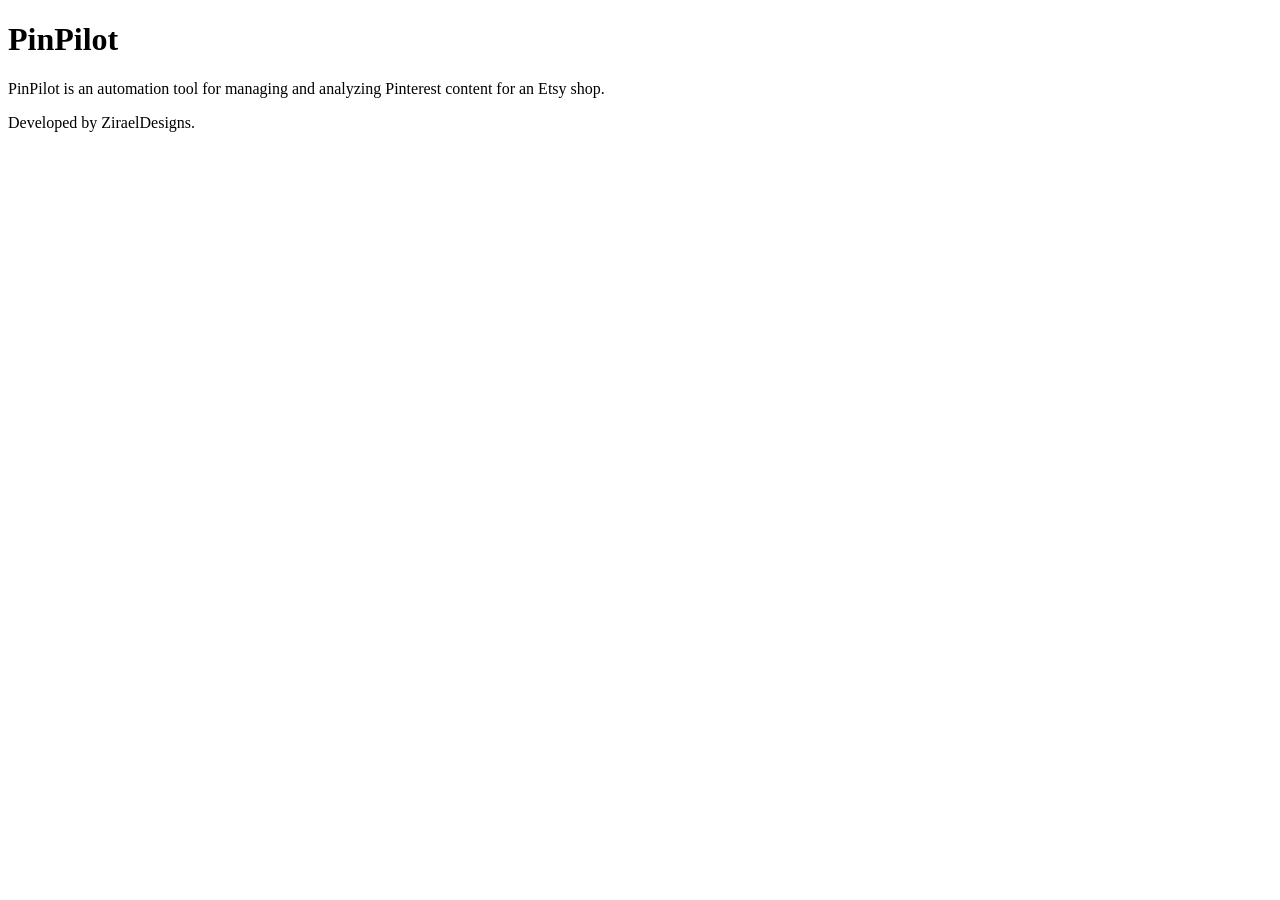
==== index.html @ 15287f4d "Create index.html" ====
<!DOCTYPE html>
<html lang="en">
<head>
    <meta charset="UTF-8">
    <meta name="viewport" content="width=device-width, initial-scale=1.0">
    <title>PinPilot</title>
</head>
<body>
    <h1>PinPilot</h1>
    <p>PinPilot is an automation tool for managing and analyzing Pinterest content for an Etsy shop.</p>
    <p>Developed by ZiraelDesigns.</p>
</body>
</html>
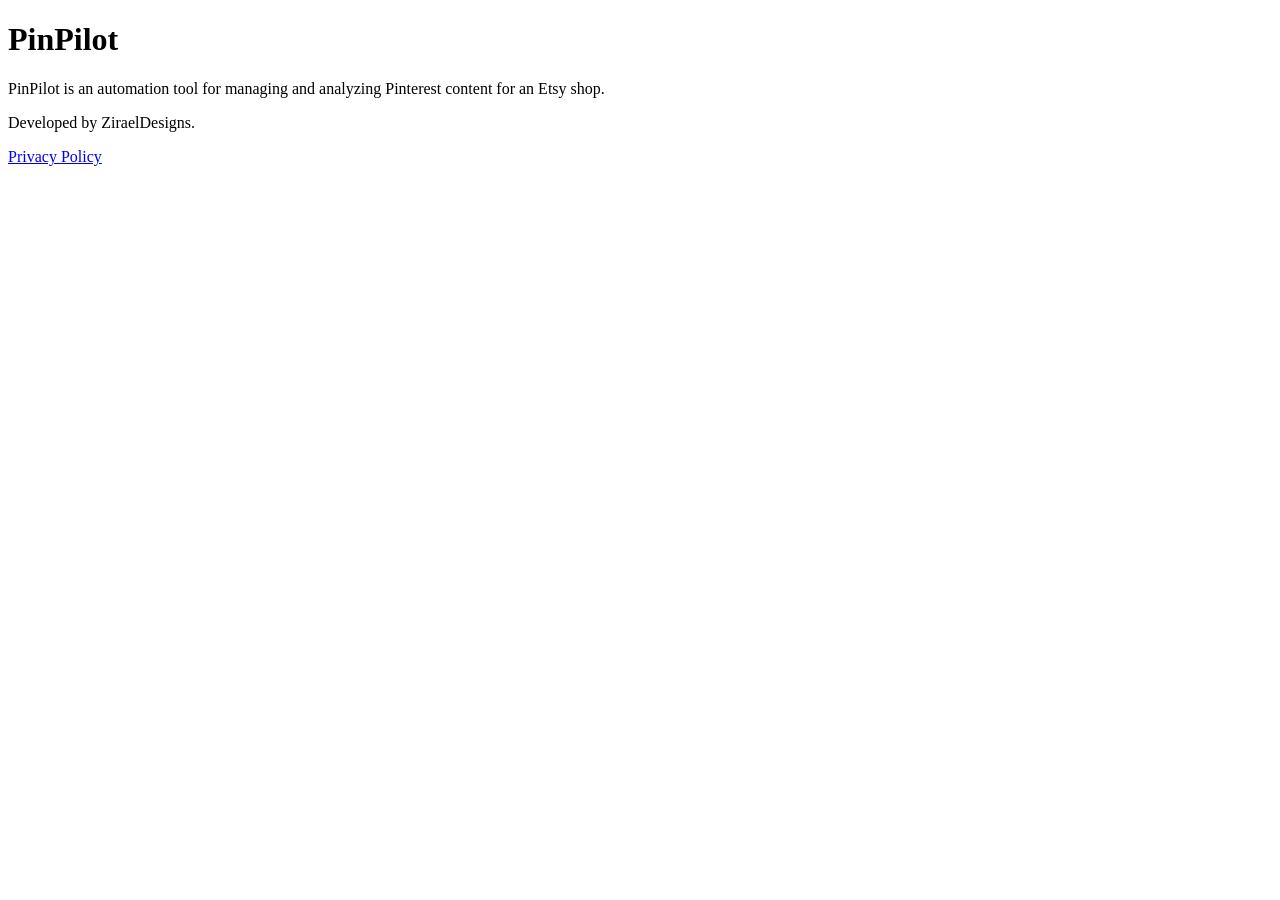
==== commit 90a22f52: "Serve privacy policy from production app" ====
--- a/index.html
+++ b/index.html
@@ -3,11 +3,13 @@
 <head>
     <meta charset="UTF-8">
     <meta name="viewport" content="width=device-width, initial-scale=1.0">
+    <link rel="canonical" href="https://ziraelautomation.vesvada.store/">
     <title>PinPilot</title>
 </head>
 <body>
     <h1>PinPilot</h1>
     <p>PinPilot is an automation tool for managing and analyzing Pinterest content for an Etsy shop.</p>
     <p>Developed by ZiraelDesigns.</p>
+    <p><a href="/privacy-policy.html">Privacy Policy</a></p>
 </body>
 </html>
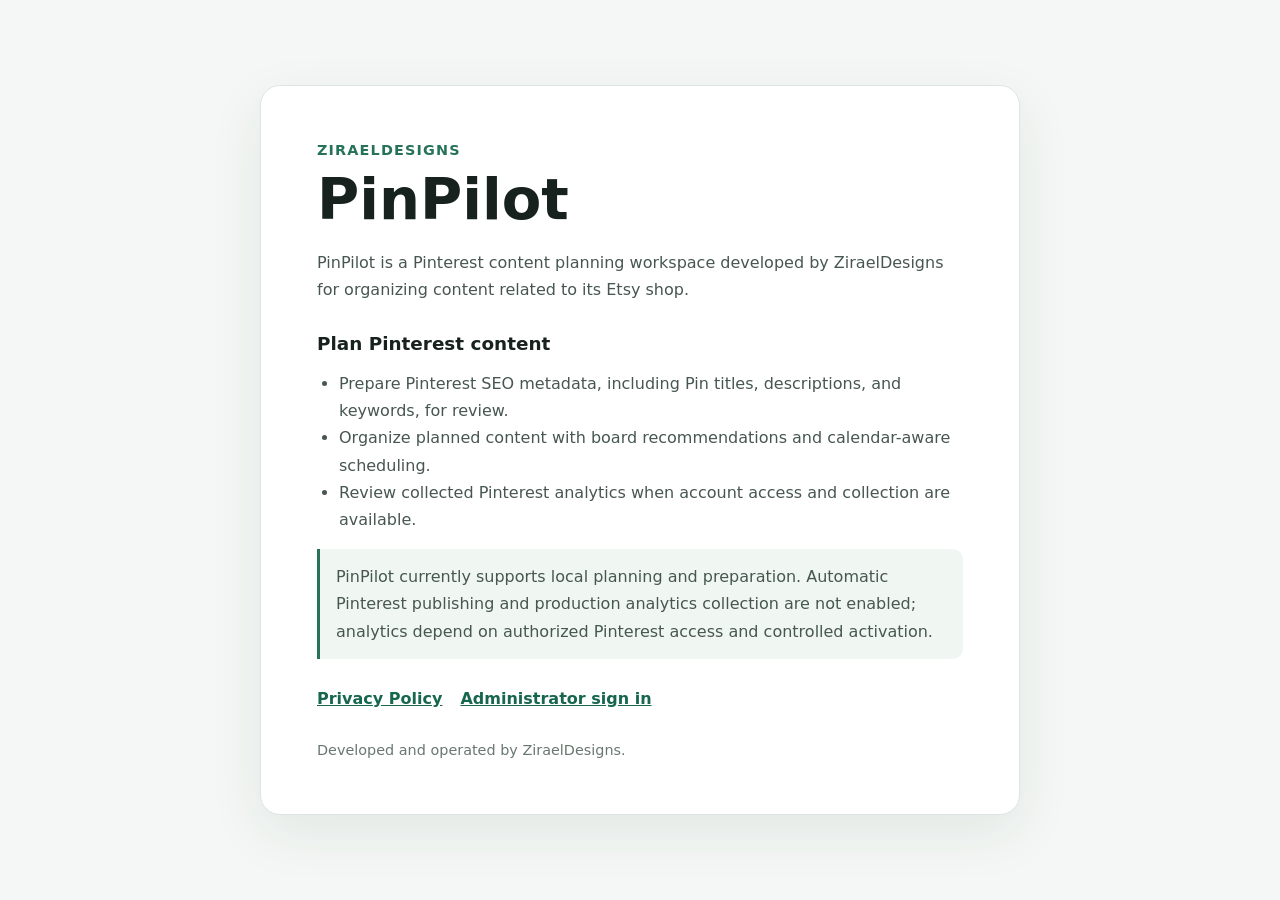
==== commit ff67d8d4: "Make landing page public and fix dashboard redirects" ====
--- a/index.html
+++ b/index.html
@@ -4,12 +4,41 @@
     <meta charset="UTF-8">
     <meta name="viewport" content="width=device-width, initial-scale=1.0">
     <link rel="canonical" href="https://ziraelautomation.vesvada.store/">
-    <title>PinPilot</title>
+    <meta name="description" content="PinPilot helps ZiraelDesigns plan, prepare, schedule, and review Pinterest content for its Etsy shop.">
+    <title>PinPilot | Pinterest content planning by ZiraelDesigns</title>
+    <style>
+        :root { color-scheme: light; font-family: Inter, ui-sans-serif, system-ui, -apple-system, BlinkMacSystemFont, "Segoe UI", sans-serif; color: #17221f; background: #f4f7f5; }
+        * { box-sizing: border-box; }
+        body { margin: 0; min-height: 100vh; display: grid; place-items: center; padding: 32px 18px; }
+        main { width: min(760px, 100%); padding: clamp(28px, 6vw, 56px); background: #fff; border: 1px solid #dce6e0; border-radius: 20px; box-shadow: 0 18px 55px rgb(24 48 38 / 8%); }
+        .brand { color: #26735a; font-size: .9rem; font-weight: 700; letter-spacing: .08em; text-transform: uppercase; }
+        h1 { margin: 12px 0 18px; font-size: clamp(2.2rem, 7vw, 3.6rem); line-height: 1.05; }
+        p, li { color: #475750; line-height: 1.7; }
+        h2 { margin: 30px 0 8px; font-size: 1.15rem; }
+        ul { padding-left: 22px; }
+        .note { padding: 14px 16px; border-left: 3px solid #26735a; background: #f0f7f3; border-radius: 0 10px 10px 0; }
+        nav { display: flex; flex-wrap: wrap; gap: 18px; margin-top: 30px; }
+        a { color: #17664e; font-weight: 650; }
+        footer { margin-top: 34px; color: #68776f; font-size: .9rem; }
+    </style>
 </head>
 <body>
-    <h1>PinPilot</h1>
-    <p>PinPilot is an automation tool for managing and analyzing Pinterest content for an Etsy shop.</p>
-    <p>Developed by ZiraelDesigns.</p>
-    <p><a href="/privacy-policy.html">Privacy Policy</a></p>
+    <main>
+        <div class="brand">ZiraelDesigns</div>
+        <h1>PinPilot</h1>
+        <p>PinPilot is a Pinterest content planning workspace developed by ZiraelDesigns for organizing content related to its Etsy shop.</p>
+        <h2>Plan Pinterest content</h2>
+        <ul>
+            <li>Prepare Pinterest SEO metadata, including Pin titles, descriptions, and keywords, for review.</li>
+            <li>Organize planned content with board recommendations and calendar-aware scheduling.</li>
+            <li>Review collected Pinterest analytics when account access and collection are available.</li>
+        </ul>
+        <p class="note">PinPilot currently supports local planning and preparation. Automatic Pinterest publishing and production analytics collection are not enabled; analytics depend on authorized Pinterest access and controlled activation.</p>
+        <nav aria-label="Public information">
+            <a href="/privacy-policy.html">Privacy Policy</a>
+            <a href="/auth/login">Administrator sign in</a>
+        </nav>
+        <footer>Developed and operated by ZiraelDesigns.</footer>
+    </main>
 </body>
 </html>
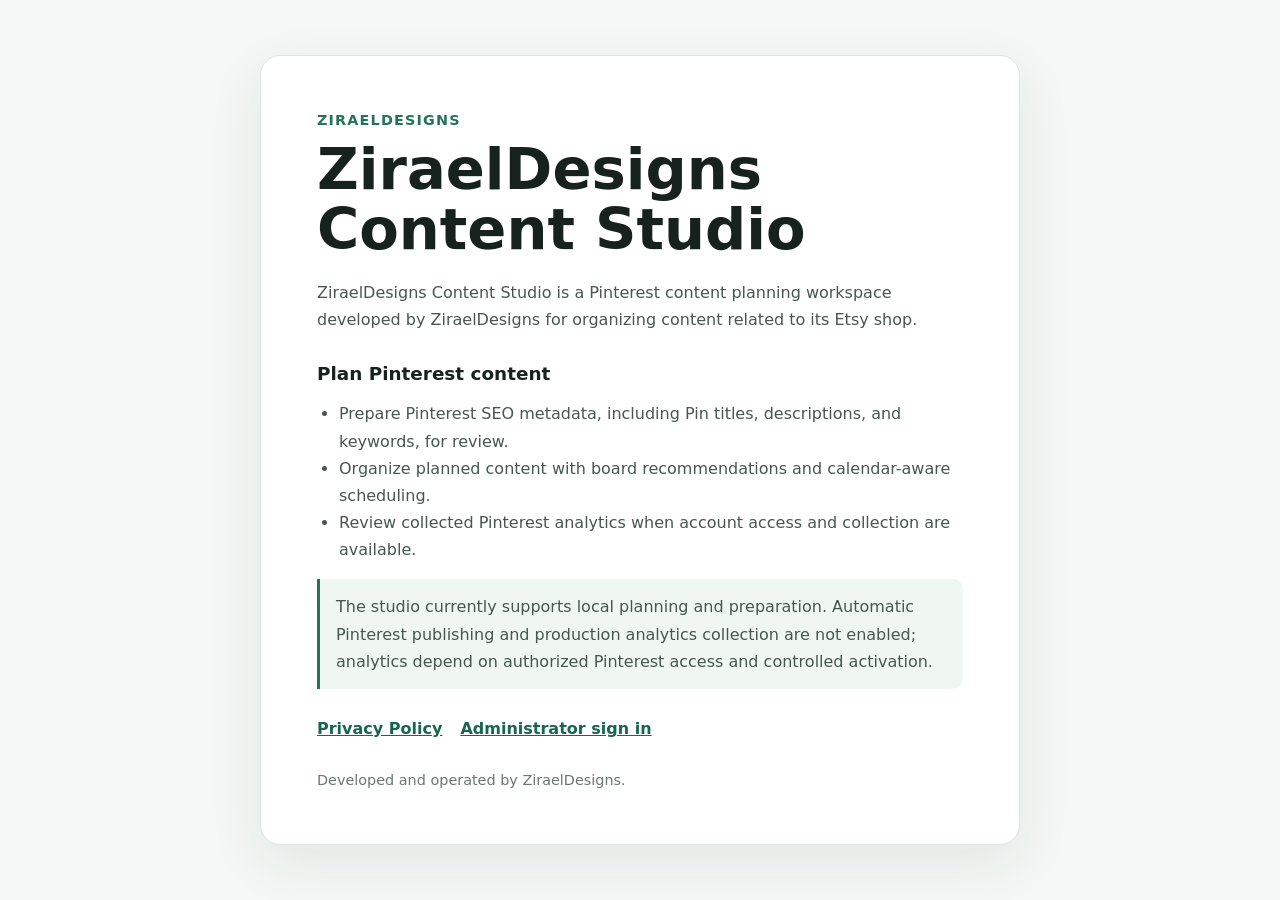
==== commit 1acb9256: "Update public branding to ZiraelDesigns Content Studio" ====
--- a/index.html
+++ b/index.html
@@ -4,8 +4,16 @@
     <meta charset="UTF-8">
     <meta name="viewport" content="width=device-width, initial-scale=1.0">
     <link rel="canonical" href="https://ziraelautomation.vesvada.store/">
-    <meta name="description" content="PinPilot helps ZiraelDesigns plan, prepare, schedule, and review Pinterest content for its Etsy shop.">
-    <title>PinPilot | Pinterest content planning by ZiraelDesigns</title>
+    <meta name="description" content="ZiraelDesigns Content Studio helps ZiraelDesigns prepare Pinterest content, SEO metadata, planning, and scheduling for its Etsy shop.">
+    <meta property="og:type" content="website">
+    <meta property="og:site_name" content="ZiraelDesigns Content Studio">
+    <meta property="og:url" content="https://ziraelautomation.vesvada.store/">
+    <meta property="og:title" content="ZiraelDesigns Content Studio | Pinterest content planning">
+    <meta property="og:description" content="Prepare Pinterest content, SEO metadata, planning, and scheduling for ZiraelDesigns.">
+    <meta name="twitter:card" content="summary">
+    <meta name="twitter:title" content="ZiraelDesigns Content Studio | Pinterest content planning">
+    <meta name="twitter:description" content="Prepare Pinterest content, SEO metadata, planning, and scheduling for ZiraelDesigns.">
+    <title>ZiraelDesigns Content Studio | Pinterest content planning</title>
     <style>
         :root { color-scheme: light; font-family: Inter, ui-sans-serif, system-ui, -apple-system, BlinkMacSystemFont, "Segoe UI", sans-serif; color: #17221f; background: #f4f7f5; }
         * { box-sizing: border-box; }
@@ -25,15 +33,15 @@
 <body>
     <main>
         <div class="brand">ZiraelDesigns</div>
-        <h1>PinPilot</h1>
-        <p>PinPilot is a Pinterest content planning workspace developed by ZiraelDesigns for organizing content related to its Etsy shop.</p>
+        <h1>ZiraelDesigns Content Studio</h1>
+        <p>ZiraelDesigns Content Studio is a Pinterest content planning workspace developed by ZiraelDesigns for organizing content related to its Etsy shop.</p>
         <h2>Plan Pinterest content</h2>
         <ul>
             <li>Prepare Pinterest SEO metadata, including Pin titles, descriptions, and keywords, for review.</li>
             <li>Organize planned content with board recommendations and calendar-aware scheduling.</li>
             <li>Review collected Pinterest analytics when account access and collection are available.</li>
         </ul>
-        <p class="note">PinPilot currently supports local planning and preparation. Automatic Pinterest publishing and production analytics collection are not enabled; analytics depend on authorized Pinterest access and controlled activation.</p>
+        <p class="note">The studio currently supports local planning and preparation. Automatic Pinterest publishing and production analytics collection are not enabled; analytics depend on authorized Pinterest access and controlled activation.</p>
         <nav aria-label="Public information">
             <a href="/privacy-policy.html">Privacy Policy</a>
             <a href="/auth/login">Administrator sign in</a>
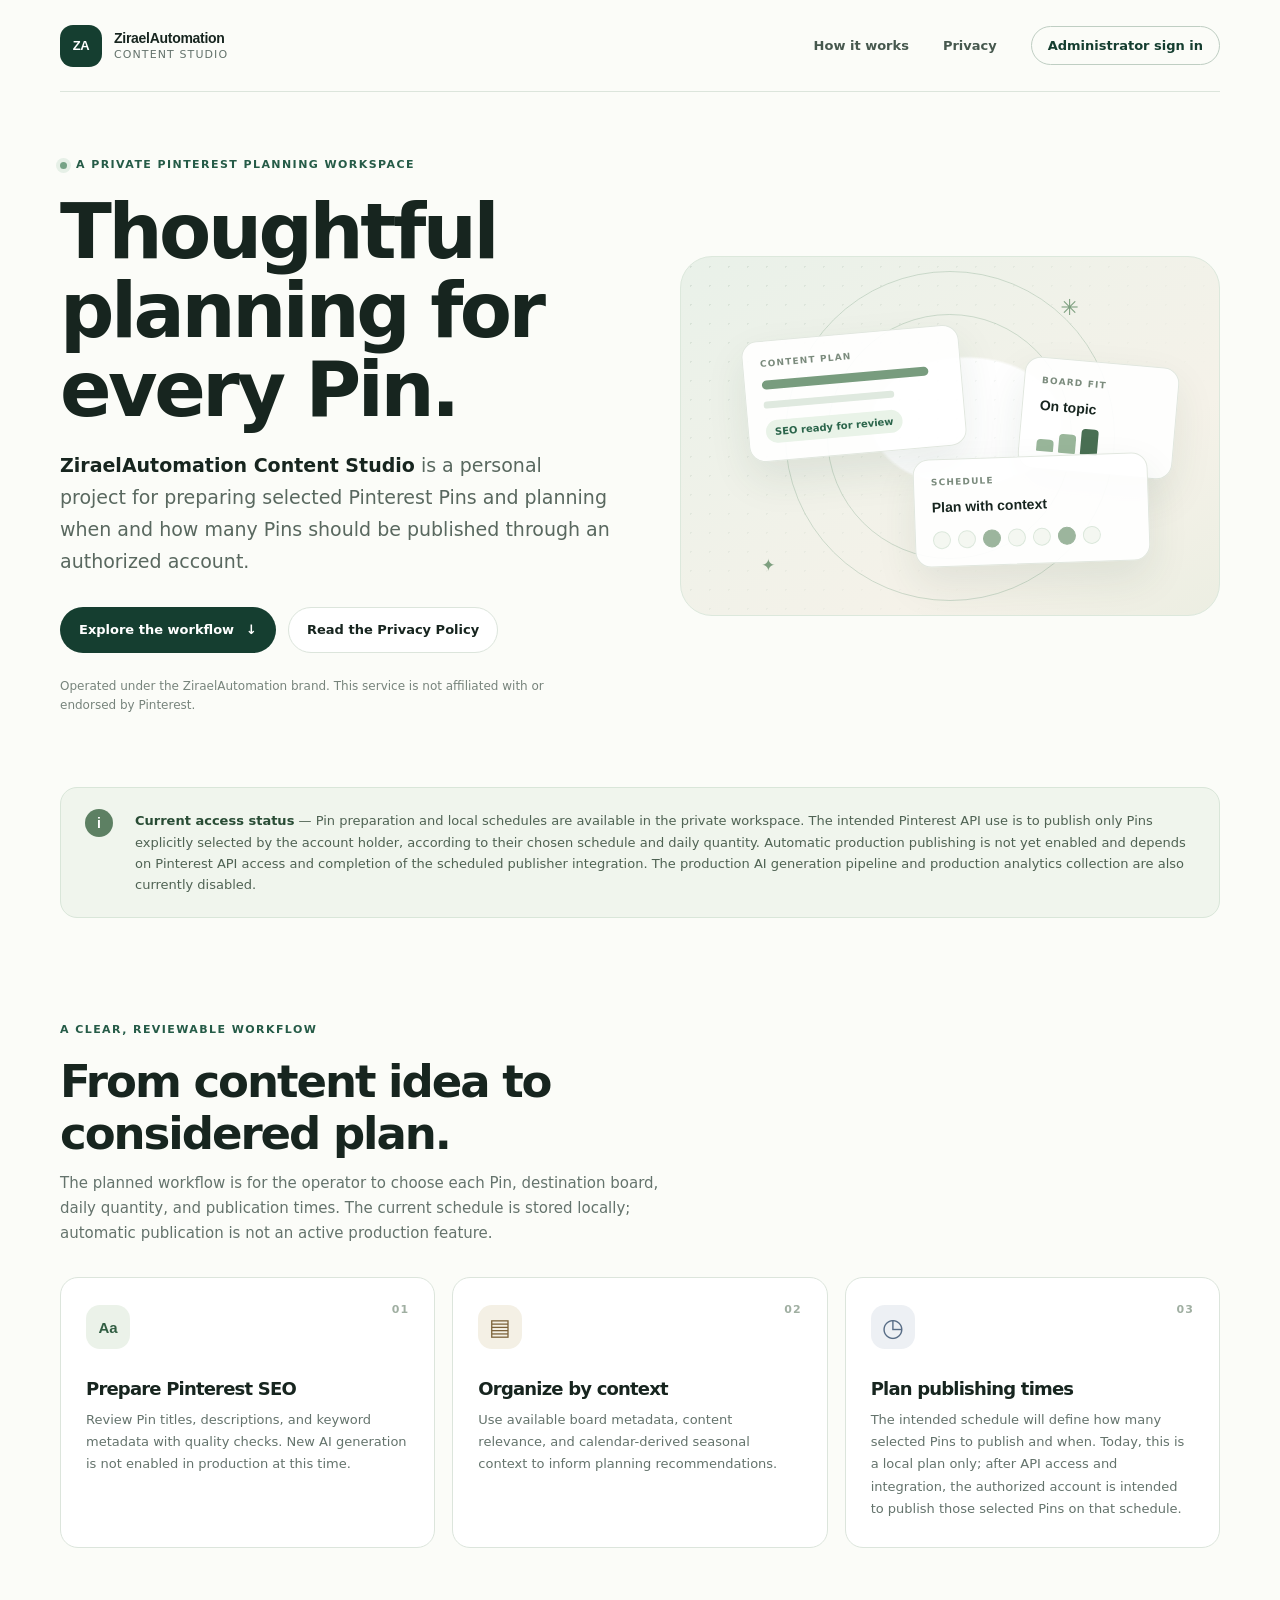
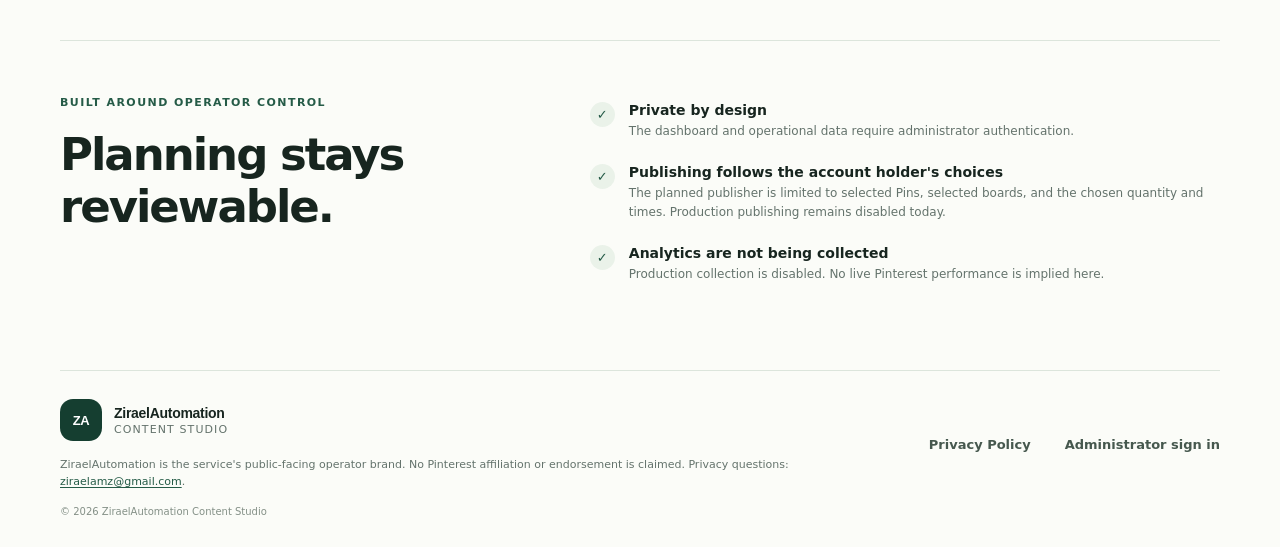
==== commit 897d106e: "Align Pinterest purpose, privacy, and OAuth scopes" ====
--- a/index.html
+++ b/index.html
@@ -1,52 +1,89 @@
-<!DOCTYPE html>
+<!doctype html>
 <html lang="en">
 <head>
-    <meta charset="UTF-8">
-    <meta name="viewport" content="width=device-width, initial-scale=1.0">
-    <link rel="canonical" href="https://ziraelautomation.vesvada.store/">
-    <meta name="description" content="ZiraelDesigns Content Studio helps ZiraelDesigns prepare Pinterest content, SEO metadata, planning, and scheduling for its Etsy shop.">
-    <meta property="og:type" content="website">
-    <meta property="og:site_name" content="ZiraelDesigns Content Studio">
-    <meta property="og:url" content="https://ziraelautomation.vesvada.store/">
-    <meta property="og:title" content="ZiraelDesigns Content Studio | Pinterest content planning">
-    <meta property="og:description" content="Prepare Pinterest content, SEO metadata, planning, and scheduling for ZiraelDesigns.">
-    <meta name="twitter:card" content="summary">
-    <meta name="twitter:title" content="ZiraelDesigns Content Studio | Pinterest content planning">
-    <meta name="twitter:description" content="Prepare Pinterest content, SEO metadata, planning, and scheduling for ZiraelDesigns.">
-    <title>ZiraelDesigns Content Studio | Pinterest content planning</title>
-    <style>
-        :root { color-scheme: light; font-family: Inter, ui-sans-serif, system-ui, -apple-system, BlinkMacSystemFont, "Segoe UI", sans-serif; color: #17221f; background: #f4f7f5; }
-        * { box-sizing: border-box; }
-        body { margin: 0; min-height: 100vh; display: grid; place-items: center; padding: 32px 18px; }
-        main { width: min(760px, 100%); padding: clamp(28px, 6vw, 56px); background: #fff; border: 1px solid #dce6e0; border-radius: 20px; box-shadow: 0 18px 55px rgb(24 48 38 / 8%); }
-        .brand { color: #26735a; font-size: .9rem; font-weight: 700; letter-spacing: .08em; text-transform: uppercase; }
-        h1 { margin: 12px 0 18px; font-size: clamp(2.2rem, 7vw, 3.6rem); line-height: 1.05; }
-        p, li { color: #475750; line-height: 1.7; }
-        h2 { margin: 30px 0 8px; font-size: 1.15rem; }
-        ul { padding-left: 22px; }
-        .note { padding: 14px 16px; border-left: 3px solid #26735a; background: #f0f7f3; border-radius: 0 10px 10px 0; }
-        nav { display: flex; flex-wrap: wrap; gap: 18px; margin-top: 30px; }
-        a { color: #17664e; font-weight: 650; }
-        footer { margin-top: 34px; color: #68776f; font-size: .9rem; }
-    </style>
+  <meta charset="utf-8">
+  <meta name="viewport" content="width=device-width, initial-scale=1">
+  <meta name="theme-color" content="#f7f8f5">
+  <link rel="canonical" href="https://ziraelautomation.vesvada.store/">
+  <meta name="description" content="ZiraelAutomation Content Studio prepares selected Pinterest Pins and schedules for review. Automatic publishing is planned after Pinterest API access and remains disabled today.">
+  <meta property="og:type" content="website">
+  <meta property="og:site_name" content="ZiraelAutomation Content Studio">
+  <meta property="og:url" content="https://ziraelautomation.vesvada.store/">
+  <meta property="og:title" content="ZiraelAutomation Content Studio | Pinterest planning">
+  <meta property="og:description" content="Prepare selected Pins and publishing schedules for review. Automatic publishing is planned after Pinterest API access and remains disabled today.">
+  <meta name="twitter:card" content="summary">
+  <meta name="twitter:title" content="ZiraelAutomation Content Studio | Pinterest planning">
+  <meta name="twitter:description" content="Prepare selected Pins and publishing schedules for review. Automatic publishing is planned after Pinterest API access and remains disabled today.">
+  <title>ZiraelAutomation Content Studio | Pinterest planning</title>
+  <link rel="stylesheet" href="/static/public-info.css">
 </head>
 <body>
-    <main>
-        <div class="brand">ZiraelDesigns</div>
-        <h1>ZiraelDesigns Content Studio</h1>
-        <p>ZiraelDesigns Content Studio is a Pinterest content planning workspace developed by ZiraelDesigns for organizing content related to its Etsy shop.</p>
-        <h2>Plan Pinterest content</h2>
-        <ul>
-            <li>Prepare Pinterest SEO metadata, including Pin titles, descriptions, and keywords, for review.</li>
-            <li>Organize planned content with board recommendations and calendar-aware scheduling.</li>
-            <li>Review collected Pinterest analytics when account access and collection are available.</li>
-        </ul>
-        <p class="note">The studio currently supports local planning and preparation. Automatic Pinterest publishing and production analytics collection are not enabled; analytics depend on authorized Pinterest access and controlled activation.</p>
-        <nav aria-label="Public information">
-            <a href="/privacy-policy.html">Privacy Policy</a>
-            <a href="/auth/login">Administrator sign in</a>
-        </nav>
-        <footer>Developed and operated by ZiraelDesigns.</footer>
-    </main>
+  <header class="site-header">
+    <a class="wordmark" href="/" aria-label="ZiraelAutomation Content Studio home">
+      <span class="wordmark-mark" aria-hidden="true">ZA</span>
+      <span><strong>ZiraelAutomation</strong><small>Content Studio</small></span>
+    </a>
+    <nav aria-label="Main navigation">
+      <a href="#how-it-works">How it works</a>
+      <a href="/privacy-policy.html">Privacy</a>
+      <a class="nav-login" href="/auth/login">Administrator sign in</a>
+    </nav>
+  </header>
+
+  <main>
+    <section class="hero" aria-labelledby="hero-title">
+      <div class="hero-copy">
+        <p class="eyebrow"><span class="status-dot" aria-hidden="true"></span> A private Pinterest planning workspace</p>
+        <h1 id="hero-title">Thoughtful planning for every Pin.</h1>
+        <p class="hero-lede"><strong>ZiraelAutomation Content Studio</strong> is a personal project for preparing selected Pinterest Pins and planning when and how many Pins should be published through an authorized account.</p>
+        <div class="hero-actions">
+          <a class="button button-primary" href="#how-it-works">Explore the workflow <span aria-hidden="true">↓</span></a>
+          <a class="button button-secondary" href="/privacy-policy.html">Read the Privacy Policy</a>
+        </div>
+        <p class="hero-caption">Operated under the ZiraelAutomation brand. This service is not affiliated with or endorsed by Pinterest.</p>
+      </div>
+      <div class="hero-art" aria-label="Pinterest content planning overview" role="img">
+        <div class="art-orbit orbit-one"></div><div class="art-orbit orbit-two"></div>
+        <div class="plan-card card-main"><span class="card-label">CONTENT PLAN</span><span class="plan-line plan-line-long"></span><span class="plan-line"></span><span class="plan-tag">SEO ready for review</span></div>
+        <div class="plan-card card-side"><span class="card-label">BOARD FIT</span><strong>On topic</strong><span class="mini-bars"><i></i><i></i><i></i></span></div>
+        <div class="plan-card card-bottom"><span class="card-label">SCHEDULE</span><strong>Plan with context</strong><span class="calendar-dots"><i></i><i></i><i></i><i></i><i></i><i></i><i></i></span></div>
+        <span class="art-spark spark-one" aria-hidden="true">✳</span><span class="art-spark spark-two" aria-hidden="true">✦</span>
+      </div>
+    </section>
+
+    <section class="status-banner" aria-label="Current feature status">
+      <span class="status-icon" aria-hidden="true">i</span>
+      <p><strong>Current access status</strong> — Pin preparation and local schedules are available in the private workspace. The intended Pinterest API use is to publish only Pins explicitly selected by the account holder, according to their chosen schedule and daily quantity. Automatic production publishing is not yet enabled and depends on Pinterest API access and completion of the scheduled publisher integration. The production AI generation pipeline and production analytics collection are also currently disabled.</p>
+    </section>
+
+    <section id="how-it-works" class="workflow-section">
+      <div class="section-heading">
+        <p class="eyebrow">A clear, reviewable workflow</p>
+        <h2>From content idea to considered plan.</h2>
+        <p>The planned workflow is for the operator to choose each Pin, destination board, daily quantity, and publication times. The current schedule is stored locally; automatic publication is not an active production feature.</p>
+      </div>
+      <div class="workflow-grid">
+        <article class="workflow-card"><span class="step-number">01</span><div class="feature-icon icon-keywords" aria-hidden="true">Aa</div><h3>Prepare Pinterest SEO</h3><p>Review Pin titles, descriptions, and keyword metadata with quality checks. New AI generation is not enabled in production at this time.</p></article>
+        <article class="workflow-card"><span class="step-number">02</span><div class="feature-icon icon-board" aria-hidden="true">▤</div><h3>Organize by context</h3><p>Use available board metadata, content relevance, and calendar-derived seasonal context to inform planning recommendations.</p></article>
+        <article class="workflow-card"><span class="step-number">03</span><div class="feature-icon icon-calendar" aria-hidden="true">◷</div><h3>Plan publishing times</h3><p>The intended schedule will define how many selected Pins to publish and when. Today, this is a local plan only; after API access and integration, the authorized account is intended to publish those selected Pins on that schedule.</p></article>
+      </div>
+    </section>
+
+    <section class="principles-section">
+      <div><p class="eyebrow">Built around operator control</p><h2>Planning stays reviewable.</h2></div>
+      <ul class="principles-list">
+        <li><span aria-hidden="true">✓</span><span><strong>Private by design</strong><small>The dashboard and operational data require administrator authentication.</small></span></li>
+        <li><span aria-hidden="true">✓</span><span><strong>Publishing follows the account holder's choices</strong><small>The planned publisher is limited to selected Pins, selected boards, and the chosen quantity and times. Production publishing remains disabled today.</small></span></li>
+        <li><span aria-hidden="true">✓</span><span><strong>Analytics are not being collected</strong><small>Production collection is disabled. No live Pinterest performance is implied here.</small></span></li>
+      </ul>
+    </section>
+  </main>
+
+  <footer class="site-footer">
+    <a class="wordmark footer-wordmark" href="/" aria-label="ZiraelAutomation Content Studio home"><span class="wordmark-mark" aria-hidden="true">ZA</span><span><strong>ZiraelAutomation</strong><small>Content Studio</small></span></a>
+    <p>ZiraelAutomation is the service's public-facing operator brand. No Pinterest affiliation or endorsement is claimed. Privacy questions: <a href="mailto:ziraelamz@gmail.com">ziraelamz@gmail.com</a>.</p>
+    <nav aria-label="Footer navigation"><a href="/privacy-policy.html">Privacy Policy</a><a href="/auth/login">Administrator sign in</a></nav>
+    <small class="copyright">© 2026 ZiraelAutomation Content Studio</small>
+  </footer>
 </body>
 </html>
--- a/static/public-info.css
+++ b/static/public-info.css
@@ -0,0 +1,108 @@
+:root {
+  color-scheme: light;
+  --ink: #17251f;
+  --muted: #64736c;
+  --green: #255b47;
+  --green-deep: #153e30;
+  --mint: #eaf2ec;
+  --line: #dce5dc;
+  --paper: #fbfcf8;
+  --white: #fff;
+  font-family: "Segoe UI", system-ui, -apple-system, BlinkMacSystemFont, sans-serif;
+  color: var(--ink);
+  background: var(--paper);
+  font-synthesis: none;
+  text-rendering: optimizeLegibility;
+}
+
+* { box-sizing: border-box; }
+html { min-width: 320px; scroll-behavior: smooth; }
+body { min-width: 320px; margin: 0; background: var(--paper); }
+a { color: var(--green); text-underline-offset: .2em; }
+a:hover { color: #173f30; }
+a:focus-visible { outline: 3px solid #9bc5a8; outline-offset: 4px; border-radius: 3px; }
+.site-header, .site-footer { width: min(1160px, calc(100% - 56px)); margin: 0 auto; }
+.site-header { min-height: 92px; display: flex; justify-content: space-between; align-items: center; gap: 2rem; border-bottom: 1px solid var(--line); }
+.wordmark { display: inline-flex; align-items: center; gap: 12px; color: var(--ink); text-decoration: none; }
+.wordmark-mark { display: grid; width: 42px; height: 42px; place-items: center; border-radius: 13px; color: #fff; background: var(--green-deep); font: 800 13px "Segoe UI", sans-serif; letter-spacing: -.04em; }
+.wordmark strong, .wordmark small { display: block; }
+.wordmark strong { font: 800 14px "Segoe UI", sans-serif; letter-spacing: -.02em; }
+.wordmark small { margin-top: 2px; color: var(--muted); font-size: 11px; letter-spacing: .1em; text-transform: uppercase; }
+.site-header nav, .site-footer nav { display: flex; align-items: center; gap: clamp(16px, 3vw, 34px); }
+.site-header nav a, .site-footer nav a { color: #46584e; font-size: 13px; font-weight: 600; text-decoration: none; }
+.site-header nav a:hover, .site-footer nav a:hover { color: var(--green); text-decoration: underline; }
+.site-header nav .nav-login { padding: 11px 16px; border: 1px solid #bfcec3; border-radius: 999px; color: var(--green-deep); }
+main:not(.policy-main) { width: min(1160px, calc(100% - 56px)); margin: 0 auto; }
+.hero { min-height: 535px; display: grid; grid-template-columns: 1fr .92fr; align-items: center; gap: 2rem; padding: 65px 0 72px; }
+.hero-copy { max-width: 590px; }
+.eyebrow { display: flex; align-items: center; gap: 9px; margin: 0 0 18px; color: var(--green); font-size: 11px; font-weight: 700; letter-spacing: .13em; line-height: 1.5; text-transform: uppercase; }
+.status-dot { width: 7px; height: 7px; border-radius: 50%; background: #76a386; box-shadow: 0 0 0 4px #e6f0e7; }
+h1, h2, h3 { margin-top: 0; font-family: "Segoe UI", system-ui, sans-serif; letter-spacing: -.045em; }
+.hero h1 { max-width: 600px; margin-bottom: 20px; font-size: clamp(44px, 6.4vw, 76px); font-weight: 600; line-height: 1.04; }
+.hero-lede { max-width: 550px; margin: 0; color: #59685f; font-size: clamp(16px, 1.8vw, 19px); line-height: 1.7; }
+.hero-lede strong { color: var(--ink); font-weight: 700; }
+.hero-actions { display: flex; flex-wrap: wrap; gap: 12px; margin-top: 29px; }
+.button { min-height: 46px; display: inline-flex; justify-content: center; align-items: center; gap: 12px; padding: 0 18px; border: 1px solid transparent; border-radius: 999px; font-size: 13px; font-weight: 700; text-decoration: none; transition: transform .18s ease, background-color .18s ease; }
+.button:hover { transform: translateY(-1px); }
+.button-primary { color: #fff; background: var(--green-deep); }
+.button-primary:hover { color: #fff; background: #245741; }
+.button-secondary { border-color: var(--line); color: var(--ink); background: #fff; }
+.button-secondary:hover { color: var(--green-deep); background: var(--mint); }
+.hero-caption { max-width: 520px; margin: 24px 0 0; color: #77847c; font-size: 12px; line-height: 1.6; }
+.hero-art { position: relative; min-height: 360px; display: grid; place-items: center; overflow: hidden; border: 1px solid #dce8dc; border-radius: 32px; background: radial-gradient(ellipse at 53% 46%, #fff 0 23%, transparent 24%), linear-gradient(145deg, #e9f1e9, #f5f2e9 70%, #eceee2); }
+.hero-art::before { position: absolute; inset: 0; background-image: radial-gradient(#829b8730 1px, transparent 1px); background-size: 19px 19px; content: ""; mask-image: linear-gradient(135deg, #000, transparent 75%); }
+.art-orbit { position: absolute; border: 1px solid #a9c2ac88; border-radius: 50%; }
+.orbit-one { width: 330px; height: 330px; }
+.orbit-two { width: 245px; height: 245px; }
+.plan-card { position: absolute; z-index: 1; display: grid; gap: 12px; padding: 17px; border: 1px solid #e1e7df; border-radius: 16px; background: #ffffffed; box-shadow: 0 18px 42px #23463218; }
+.card-main { top: 76px; left: 12%; width: 218px; transform: rotate(-5deg); }
+.card-side { top: 105px; right: 8%; width: 155px; transform: rotate(5deg); }
+.card-bottom { right: 13%; bottom: 51px; width: 235px; transform: rotate(-2deg); }
+.card-label { color: #7b8b7d; font-size: 9px; font-weight: 700; letter-spacing: .13em; }
+.plan-line { width: 72%; height: 7px; border-radius: 5px; background: #dfe9df; }
+.plan-line-long { width: 92%; height: 9px; background: #789c7e; }
+.plan-tag { justify-self: start; padding: 6px 9px; border-radius: 99px; color: #2b654b; background: #e9f3e8; font-size: 10px; font-weight: 700; }
+.card-side strong, .card-bottom strong { font: 700 14px "Segoe UI", sans-serif; }
+.mini-bars { display: flex; align-items: end; gap: 5px; height: 26px; }
+.mini-bars i { width: 17px; border-radius: 4px 4px 1px 1px; background: #99b69a; }
+.mini-bars i:nth-child(1) { height: 45%; }.mini-bars i:nth-child(2) { height: 75%; }.mini-bars i:nth-child(3) { height: 100%; background: #496f53; }
+.calendar-dots { display: flex; gap: 7px; padding-top: 4px; }
+.calendar-dots i { width: 18px; height: 18px; border: 1px solid #dce8dc; border-radius: 50%; background: #f4f7f1; }
+.calendar-dots i:nth-child(3), .calendar-dots i:nth-child(6) { background: #9cb59d; border-color: #9cb59d; }
+.art-spark { position: absolute; color: #7d9f7f; }.spark-one { top: 38px; right: 26%; font-size: 22px; }.spark-two { bottom: 40px; left: 15%; font-size: 17px; }
+.status-banner { display: grid; grid-template-columns: 36px 1fr; align-items: start; gap: 14px; padding: 21px 24px; border: 1px solid #d9e6d9; border-radius: 17px; background: #f0f5ed; }
+.status-icon { display: grid; width: 28px; height: 28px; place-items: center; border-radius: 50%; color: #fff; background: #5d8063; font: 700 14px "Segoe UI", sans-serif; }
+.status-banner p { margin: 1px 0 0; color: #4f6253; font-size: 13px; line-height: 1.65; }.status-banner strong { color: #294c35; }
+.workflow-section { padding: 104px 0 92px; }
+.section-heading { max-width: 620px; margin-bottom: 32px; }.section-heading h2, .principles-section h2 { margin-bottom: 12px; font-size: clamp(30px, 4vw, 45px); font-weight: 600; line-height: 1.14; }.section-heading > p:last-child { margin: 0; color: var(--muted); font-size: 15px; line-height: 1.65; }
+.workflow-grid { display: grid; grid-template-columns: repeat(3, 1fr); gap: 17px; }
+.workflow-card { position: relative; min-height: 250px; padding: 27px 25px; border: 1px solid var(--line); border-radius: 18px; background: #fff; }
+.step-number { position: absolute; top: 25px; right: 25px; color: #a0afa2; font-size: 11px; font-weight: 700; letter-spacing: .1em; }
+.feature-icon { width: 44px; height: 44px; display: grid; place-items: center; margin-bottom: 29px; border-radius: 14px; color: #315d42; background: #ebf2e9; font: 700 15px Manrope, sans-serif; }
+.icon-board { color: #7b6139; background: #f4f0e5; font-size: 23px; }.icon-calendar { color: #586d86; background: #edf0f4; font-size: 25px; }
+.workflow-card h3 { margin-bottom: 10px; font-size: 18px; font-weight: 700; }.workflow-card p { margin: 0; color: var(--muted); font-size: 13px; line-height: 1.7; }
+.principles-section { display: grid; grid-template-columns: .85fr 1.15fr; gap: 4rem; padding: 54px 0 86px; border-top: 1px solid var(--line); }
+.principles-section h2 { max-width: 400px; }.principles-list { display: grid; gap: 23px; margin: 7px 0 0; padding: 0; list-style: none; }.principles-list li { display: flex; align-items: start; gap: 14px; }.principles-list li > span:first-child { display: grid; flex: 0 0 25px; width: 25px; height: 25px; place-items: center; border-radius: 50%; color: var(--green); background: #eaf2e9; font-size: 13px; font-weight: 800; }.principles-list strong, .principles-list small { display: block; }.principles-list strong { margin: 0 0 4px; font-size: 14px; }.principles-list small { color: var(--muted); font-size: 12px; line-height: 1.6; }
+.site-footer { display: grid; grid-template-columns: 1fr auto; gap: 16px 30px; align-items: center; padding: 28px 0 30px; border-top: 1px solid var(--line); }.site-footer > p { grid-column: 1; margin: 0; color: var(--muted); font-size: 11px; line-height: 1.5; }.site-footer nav { grid-column: 2; grid-row: 1 / span 2; }.copyright { grid-column: 1 / -1; color: #849087; font-size: 10px; }
+
+.policy-main { width: min(850px, calc(100% - 48px)); margin: 72px auto 80px; }
+.policy-heading { padding-bottom: 28px; border-bottom: 1px solid var(--line); }.policy-heading .eyebrow { margin-bottom: 10px; }.policy-heading h1 { margin: 0 0 14px; font-size: clamp(38px, 6vw, 58px); font-weight: 600; }.policy-intro { max-width: 700px; margin: 0; color: var(--muted); font-size: 16px; line-height: 1.75; }.updated { margin: 19px 0 0; color: #718077; font-size: 12px; }.updated strong { color: #46574b; }
+.policy-notice { margin: 24px 0 0; padding: 19px 21px; border: 1px solid #ddcfaa; border-radius: 14px; background: #fbf7e9; color: #5f5437; font-size: 13px; line-height: 1.7; }.policy-notice p { margin: 6px 0 0; }
+.policy-content { margin-top: 30px; padding: clamp(24px, 5vw, 48px); border: 1px solid var(--line); border-radius: 20px; background: #fff; box-shadow: 0 18px 45px #20392708; }.policy-content section + section { margin-top: 35px; padding-top: 30px; border-top: 1px solid #e9eee8; }.policy-content h2 { margin: 0 0 12px; font-size: 20px; font-weight: 700; letter-spacing: -.025em; }.policy-content p, .policy-content li { color: #526157; font-size: 13px; line-height: 1.8; }.policy-content p { margin: 10px 0; }.policy-content ul { display: grid; gap: 11px; margin: 14px 0; padding-left: 21px; }.policy-content li::marker { color: #759679; }.policy-content strong { color: #304638; }.policy-content code { padding: 2px 5px; border-radius: 4px; color: #314b3a; background: #f0f4ee; font-size: .9em; }
+.policy-back { margin-top: 23px; }.text-link { font-size: 13px; font-weight: 700; text-decoration: none; }.policy-footer { width: min(850px, calc(100% - 48px)); }.policy-footer > p { grid-column: 1; grid-row: 2; }.policy-footer .copyright { grid-row: 3; }
+
+@media (max-width: 760px) {
+  .site-header, .site-footer, main:not(.policy-main) { width: min(100% - 36px, 600px); }
+  .site-header { min-height: 76px; }.site-header nav { gap: 14px; }.site-header nav a { font-size: 11px; }.site-header nav a:first-child { display: none; }.site-header nav .nav-login { padding: 9px 11px; }
+  .hero { grid-template-columns: 1fr; gap: 35px; padding: 58px 0 38px; }.hero h1 { max-width: 520px; }.hero-art { min-height: 320px; }.card-main { left: 8%; }.card-side { right: 5%; }.card-bottom { right: 8%; }
+  .workflow-section { padding: 74px 0 66px; }.workflow-grid { grid-template-columns: 1fr; }.workflow-card { min-height: 0; padding: 23px; }.feature-icon { margin-bottom: 21px; }.principles-section { grid-template-columns: 1fr; gap: 15px; padding: 44px 0 62px; }
+  .site-footer { grid-template-columns: 1fr; }.site-footer > p, .site-footer nav, .copyright { grid-column: 1; grid-row: auto; }.site-footer nav { flex-wrap: wrap; gap: 18px; }.policy-main { margin: 48px auto 58px; }
+}
+@media (max-width: 430px) {
+  .site-header, .site-footer, main:not(.policy-main) { width: calc(100% - 30px); }
+  .wordmark-mark { width: 36px; height: 36px; }.wordmark strong { font-size: 12px; }.wordmark small { font-size: 9px; }.site-header nav .nav-login { max-width: 92px; text-align: center; line-height: 1.3; }
+  .hero { padding-top: 46px; }.hero h1 { font-size: 43px; }.hero-actions { display: grid; grid-template-columns: 1fr; }.button { width: 100%; }
+  .hero-art { min-height: 285px; }.orbit-one { width: 265px; height: 265px; }.orbit-two { width: 200px; height: 200px; }.card-main { top: 49px; left: 6%; width: 185px; padding: 13px; }.card-side { top: 84px; right: 3%; width: 128px; padding: 13px; }.card-bottom { right: 5%; bottom: 33px; width: 205px; padding: 13px; }
+  .status-banner { grid-template-columns: 28px 1fr; gap: 10px; padding: 16px; }.status-banner p { font-size: 12px; }.policy-main, .policy-footer { width: calc(100% - 30px); }.policy-main { margin-top: 38px; }.policy-content { padding: 21px 18px; }.policy-content h2 { font-size: 18px; }
+}
+@media (prefers-reduced-motion: reduce) { *, *::before, *::after { scroll-behavior: auto !important; transition-duration: .01ms !important; } }
